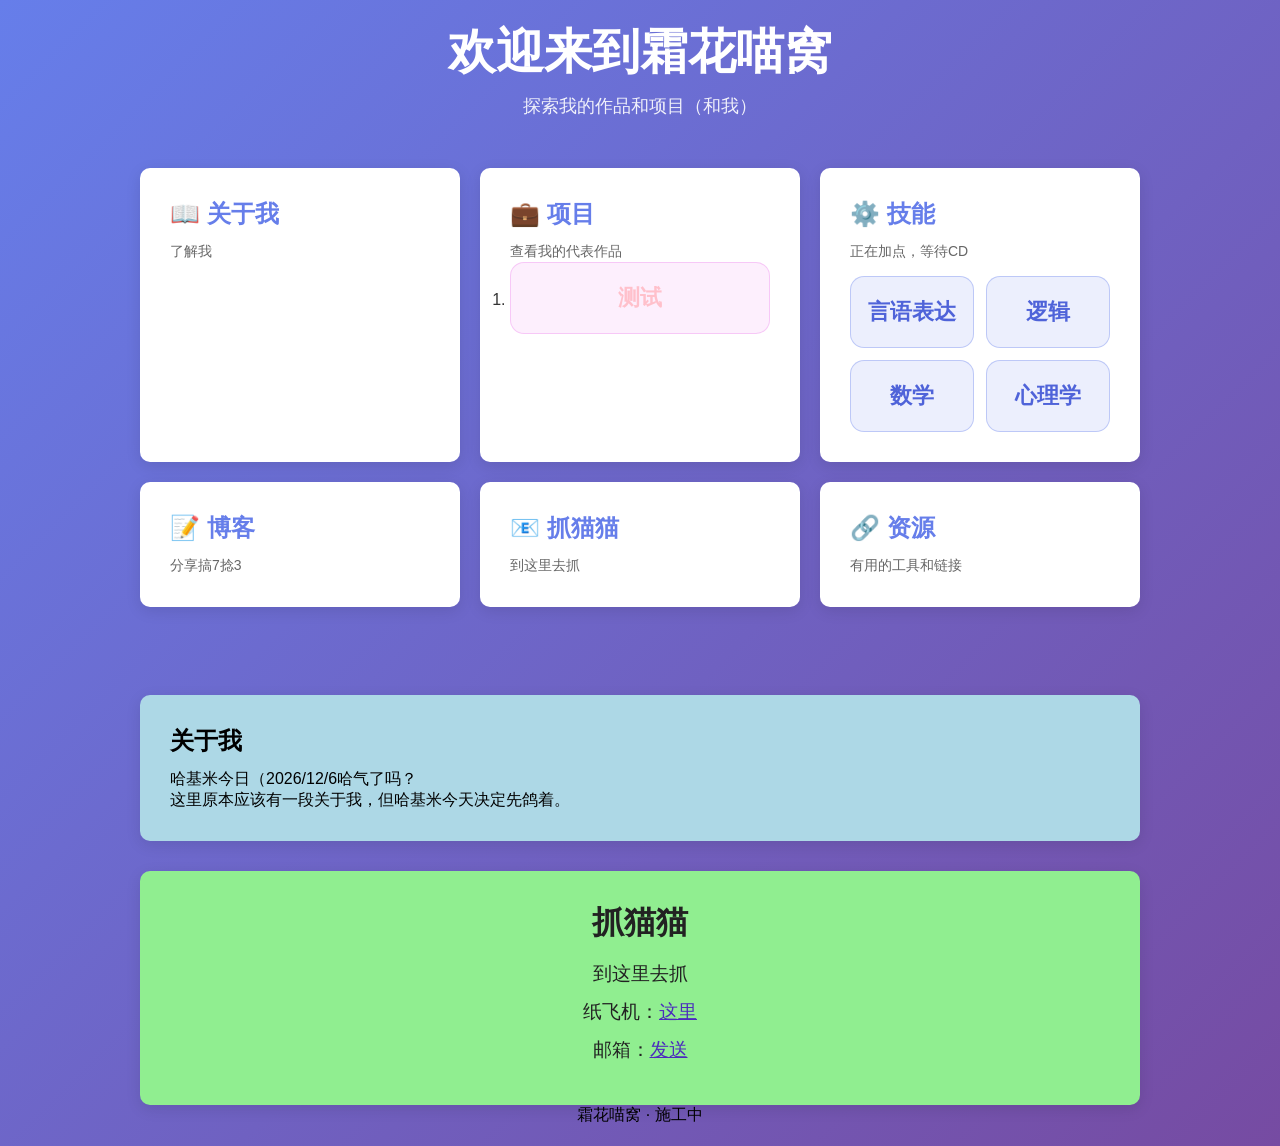
==== index.html @ 239e9410 "Update index.html" ====
<!DOCTYPE html>
<html lang="zh-CN">

<head>
    <meta charset="UTF-8">
    <meta name="viewport" content="width=device-width, initial-scale=1.0">
    <title>个喵网站导航</title>
    <style>
        * {
            margin: 0;
            padding: 0;
            box-sizing: border-box;
        }

        html {
            scroll-behavior: smooth;
        }

        .content-section {
            background: white;
            border-radius: 10px;
            padding: 30px;
            margin-top: 30px;
            box-shadow: 0 4px 15px rgba(0, 0, 0, 0.1);
        }

       #about {
    background: lightblue;
    border-radius: 10px;
    padding: 30px;
    margin-top: 30px;
    box-shadow: 0 4px 15px rgba(0, 0, 0, 0.1);
}

#about h2 {
    margin-bottom: 12px;
}

       #contact {
    background: lightgreen;
    border-radius: 10px;
    padding: 30px;
    margin-top: 30px;
    box-shadow: 0 4px 15px rgba(0, 0, 0, 0.1);
}
        #contact p {
    text-align: center;
}
        body {
            font-family: 'Segoe UI', Tahoma, Geneva, Verdana, sans-serif;
            background: linear-gradient(135deg, #667eea 0%, #764ba2 100%);
            min-height: 100vh;
            display: flex;
            align-items: center;
            justify-content: center;
            padding: 20px;
        }

        .container {
            max-width: 1000px;
            width: 100%;
        }

        header {
            text-align: center;
            color: white;
            margin-bottom: 50px;
        }

        h1 {
            font-size: 48px;
            margin-bottom: 10px;
        }

        .subtitle {
            font-size: 18px;
            opacity: 0.9;
        }

        .nav-grid {
            display: grid;
            grid-template-columns: repeat(auto-fit, minmax(250px, 1fr));
            gap: 20px;
            margin-bottom: 40px;
        }

        .nav-card {
            background: white;
            border-radius: 10px;
            padding: 30px;
            text-decoration: none;
            color: #333;
            transition: transform 0.3s, box-shadow 0.3s;
            box-shadow: 0 4px 15px rgba(0, 0, 0, 0.1);
        }

        .nav-card:hover {
            transform: translateY(-5px);
            box-shadow: 0 8px 25px rgba(0, 0, 0, 0.2);
        }

        .nav-card h3 {
            color: #667eea;
            margin-bottom: 10px;
            font-size: 24px;
        }

        .nav-card p {
            font-size: 14px;
            color: #666;
            line-height: 1.6;
        }
        footer{
            text-align: center;
        }
        
        .skills-grid {
  display: grid;
  grid-template-columns: repeat(2, minmax(0, 1fr));
  gap: 12px;
  margin-top: 14px;
}

.skill-btn {
  display: flex;
  flex-direction: column;
  align-items: center;
  justify-content: center;
  min-height: 72px;
  padding: 12px;
  border-radius: 14px;
  background: rgba(102, 126, 234, 0.12);
  border: 1px solid rgba(102, 126, 234, 0.35);
  color: #4f63d9;
  text-decoration: none;
  font-weight: 700;
  font-size: 22px;
  line-height: 1.1;
  transition: transform 0.15s ease, background 0.15s ease;
}

.skill-btn span {
  margin-top: 6px;
  font-size: 14px;
  font-weight: 500;
}

.skill-btn:hover {
  background: rgba(102, 126, 234, 0.2);
  transform: translateY(-1px);
}

.skill-btn:active {
  transform: scale(0.98);
           }

        .demos-btn {
  display: flex;
  flex-direction: column;
  align-items: center;
  justify-content: center;
  min-height: 72px;
  padding: 12px;
  border-radius: 14px;
  background: rgba(234, 126, 234, 0.12);
  border: 1px solid rgba(234, 126, 234, 0.35);
  color: pink;
  text-decoration: none;
  font-weight: 700;
  font-size: 22px;
  line-height: 1.1;
  transition: transform 0.15s ease, background 0.15s ease;
        }
        .cnt {
  background: #98e68a;
  border-radius: 20px;
  padding: 24px;
  text-align: center;
}

.cnt h2 {
  margin: 0 0 16px;
  font-size: 2rem;
  color: #222;
}

.cnt p {
  margin: 12px 0;
  font-size: 1.2rem;
  color: #222;
}

.cnt a {
  color: #4b2bbd;
  text-decoration: underline;
}
    </style>
</head>

<body>
    <div class="container">
        <header>
            <h1>欢迎来到霜花喵窝</h1>
            <p class="subtitle">探索我的作品和项目（和我）</p>
        </header>

        <div class="nav-grid">
            <a href="#about" class="nav-card">
                <h3>📖 关于我</h3>
                <p>了解我</p>
            </a>

            <div class="nav-card">
                <h3>💼 项目</h3>
                <p>查看我的代表作品</p>
                <ol>
                    <li><a class="demos-btn" href="test.html">测试</a></li>
                </ol>
            </div>

            <div class="nav-card">
  <h3>⚙️ 技能</h3>
  <p>正在加点，等待CD</p>

  <div class="skills-grid">
    <a class="skill-btn" href="/language.html">言语表达</a>
    <a class="skill-btn" href="/logic.html">逻辑</a>
    <a class="skill-btn" href="/math.html">数学</a>
    <a class="skill-btn" href="/psychology.html">心理学</a>
  </div>
            </div>

            <a href="#blog" class="nav-card">
                <h3>📝 博客</h3>
                <p>分享搞7捻3</p>
            </a>

            <a href="#contact" class="nav-card">
                <h3>📧 抓猫猫</h3>
                <p>到这里去抓</p>
            </a>

            <a href="#resources" class="nav-card">
                <h3>🔗 资源</h3>
                <p>有用的工具和链接</p>
            </a>
        </div>
    <br>
    <section class="about" id="about">
  <h2>关于我</h2>
  <p>哈基米今日（<span id="date">）</span>哈气了吗？</p>
  <p>这里原本应该有一段关于我，但哈基米今天决定先鸽着。</p>
</section>

<section id="contact" class="cnt">
  <h2>抓猫猫</h2>
  <p>到这里去抓</p>
  <p>纸飞机：<a href="https://t.me/hanami_shouko" target="_blank" rel="noopener noreferrer">这里</a></p>
  <p>邮箱：<a href="mailto:hanamiakishimo@gmail.com">发送</a></p>
</section>

<footer>
  <p>霜花喵窝 · 施工中</p>
</footer>
    </div>
    <script>
    function updateDate() {
        const now = new Date()
        document.getElementById('date').textContent =
            now.toLocaleDateString('zh-CN')
    }
    updateDate()
</script>
    
   
</body>

</html>
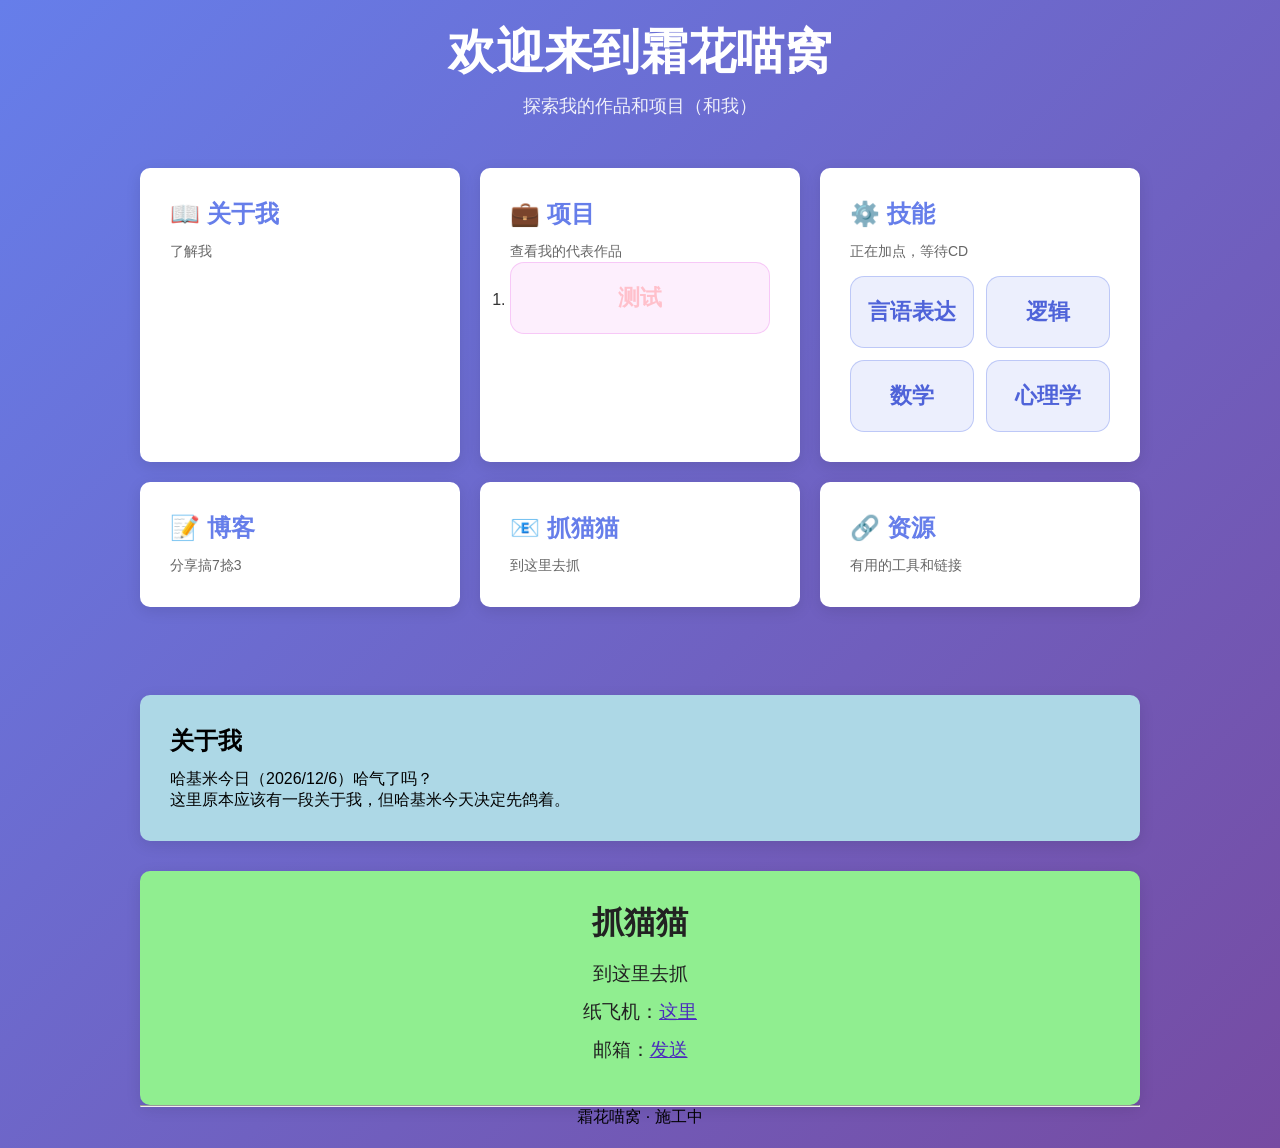
==== commit eac3e88f: "Update index.html" ====
--- a/index.html
+++ b/index.html
@@ -248,7 +248,7 @@
     <br>
     <section class="about" id="about">
   <h2>关于我</h2>
-  <p>哈基米今日（<span id="date">）</span>哈气了吗？</p>
+  <p>哈基米今日（<span id="date"></span>）哈气了吗？</p>
   <p>这里原本应该有一段关于我，但哈基米今天决定先鸽着。</p>
 </section>
 
@@ -258,7 +258,7 @@
   <p>纸飞机：<a href="https://t.me/hanami_shouko" target="_blank" rel="noopener noreferrer">这里</a></p>
   <p>邮箱：<a href="mailto:hanamiakishimo@gmail.com">发送</a></p>
 </section>
-
+<hr>
 <footer>
   <p>霜花喵窝 · 施工中</p>
 </footer>
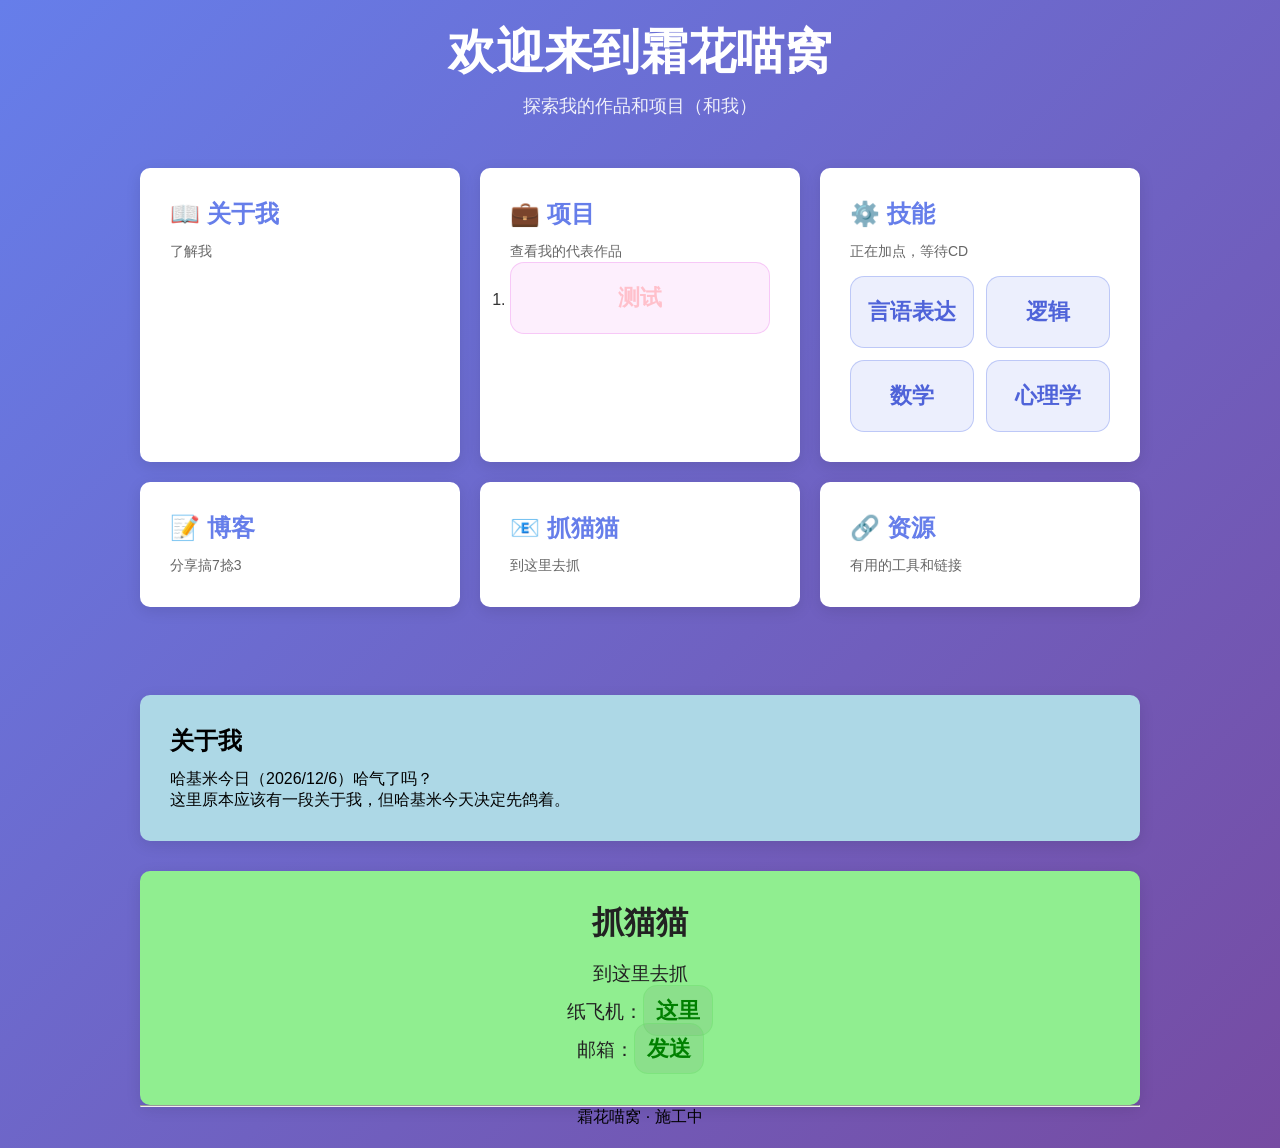
==== commit 5f13734e: "Update index.html" ====
--- a/index.html
+++ b/index.html
@@ -193,6 +193,15 @@
 .cnt a {
   color: #4b2bbd;
   text-decoration: underline;
+  padding: 12px;
+  border-radius: 14px;
+  background: rgba(100, 126, 100, 0.12);
+  border: 1px solid rgba(100, 234, 100, 0.35);
+  color: green;
+  text-decoration: none;
+  font-weight: 700;
+  font-size: 22px;
+  line-height: 1.1;
 }
     </style>
 </head>
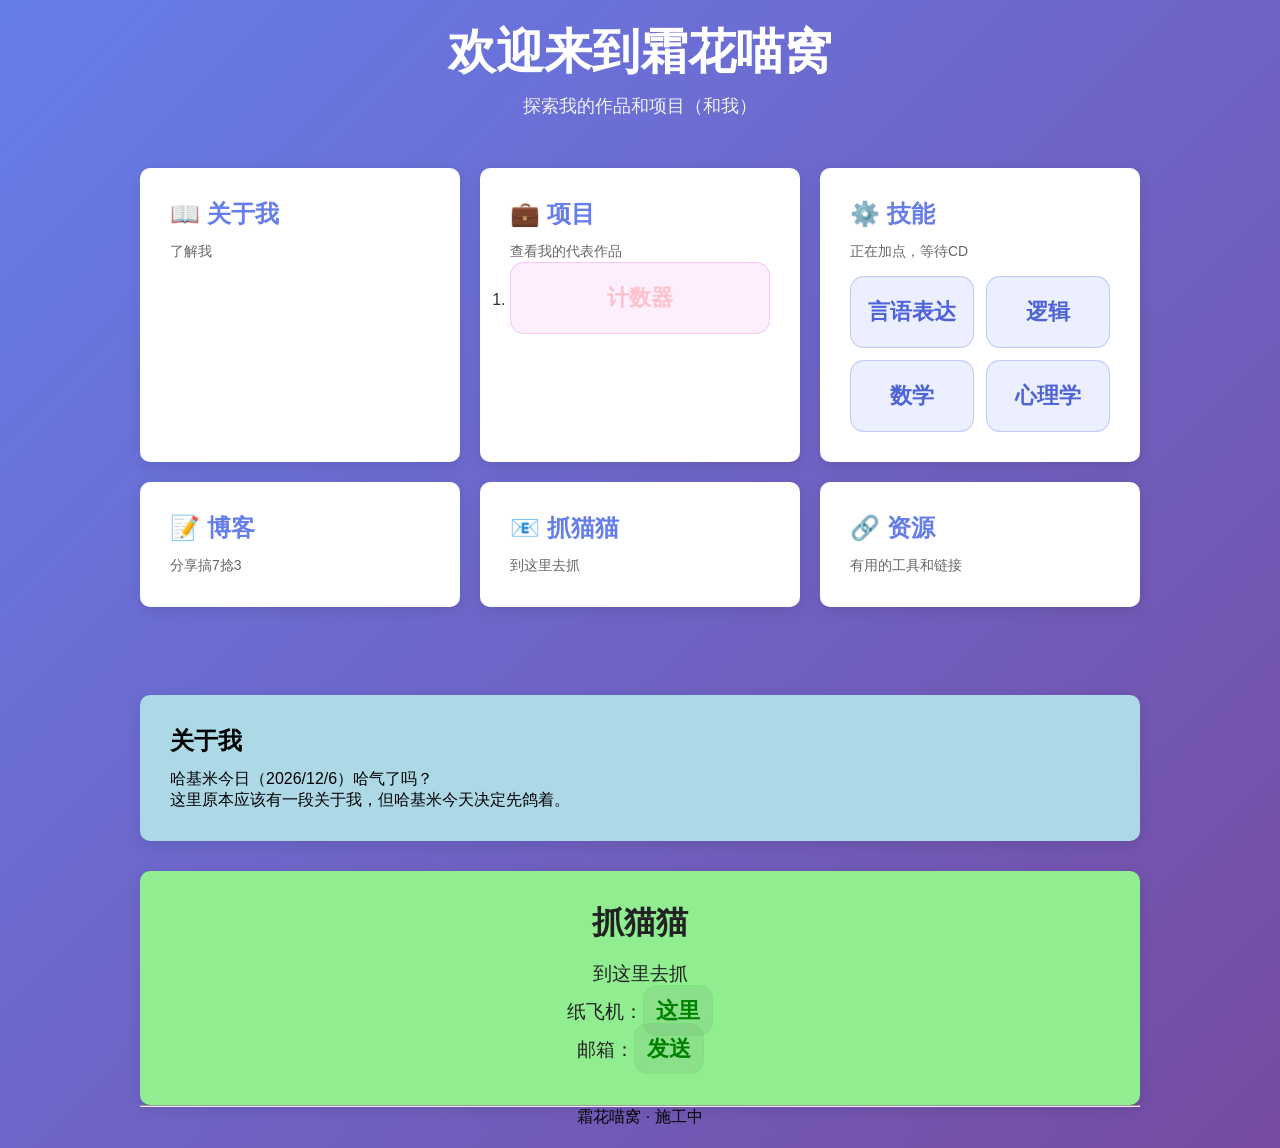
==== commit 14b3c356: "Update index.html" ====
--- a/index.html
+++ b/index.html
@@ -223,7 +223,7 @@
                 <h3>💼 项目</h3>
                 <p>查看我的代表作品</p>
                 <ol>
-                    <li><a class="demos-btn" href="test.html">测试</a></li>
+                    <li><a class="demos-btn" href="counter.html">计数器</a></li>
                 </ol>
             </div>
 
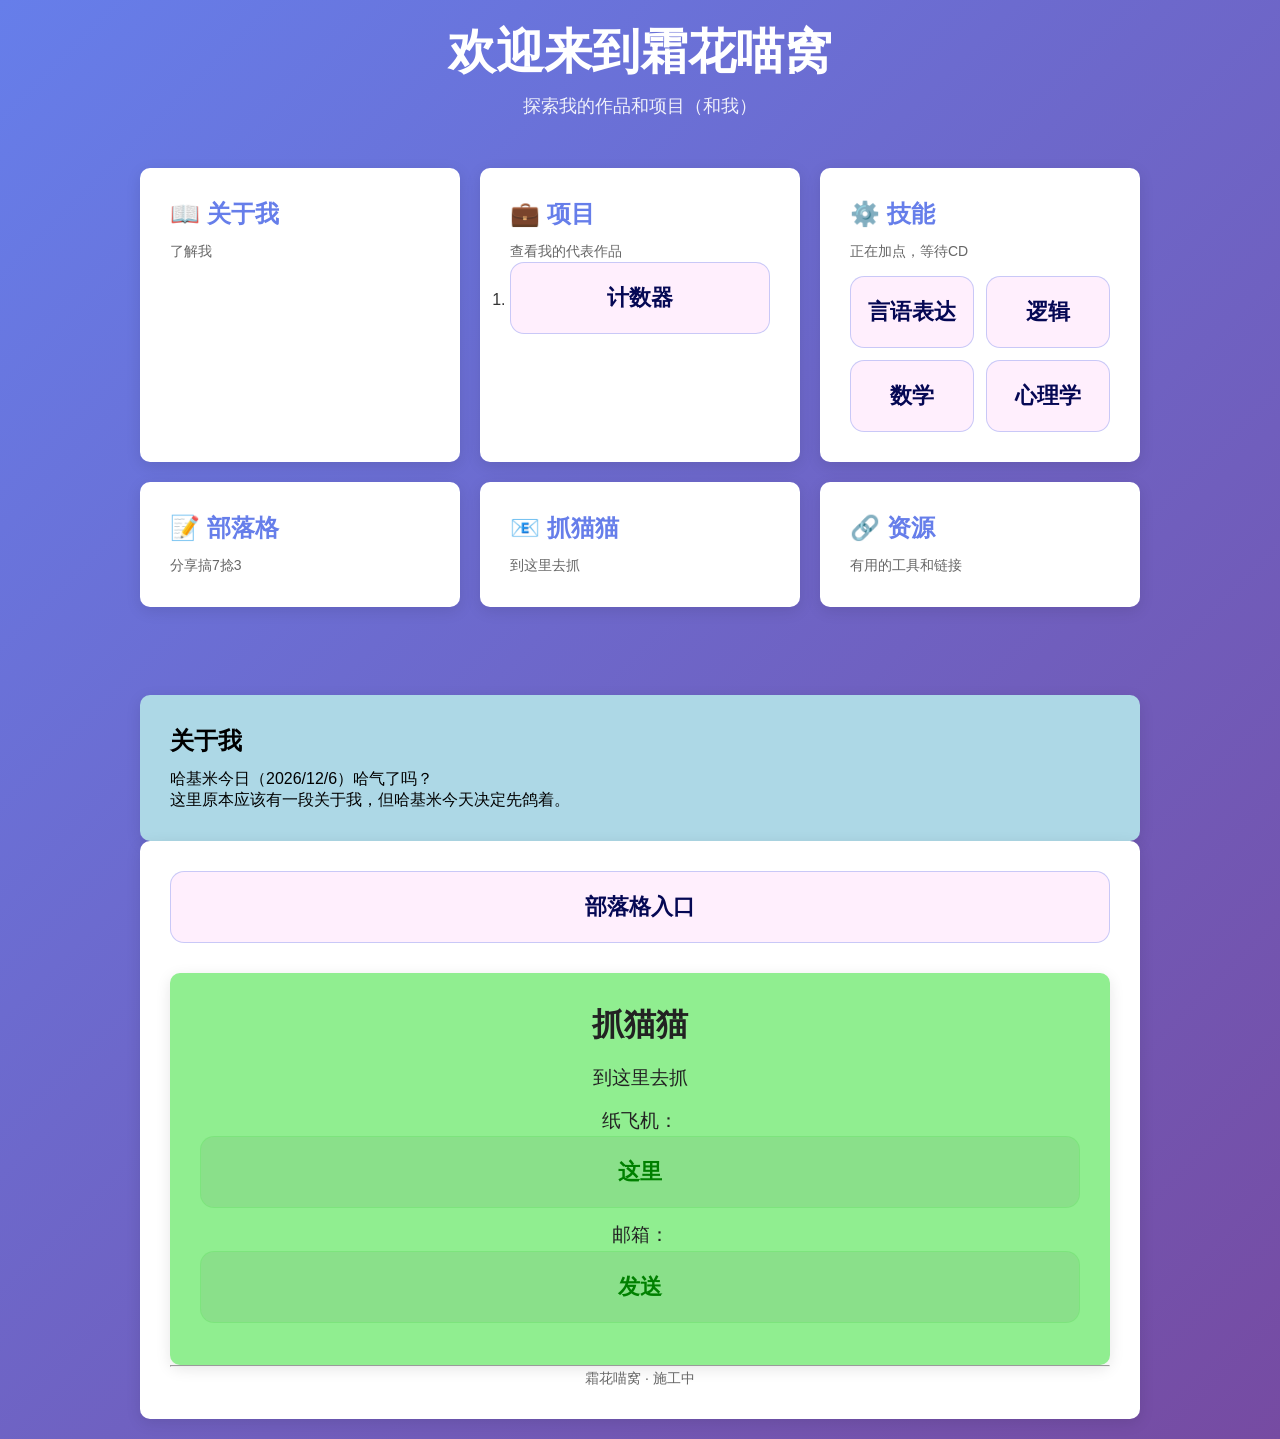
==== commit 06aacc31: "Update index.html" ====
--- a/index.html
+++ b/index.html
@@ -109,6 +109,23 @@
             font-size: 14px;
             color: #666;
             line-height: 1.6;
+        }
+        .nav-card a {
+        display: flex;
+  flex-direction: column;
+  align-items: center;
+  justify-content: center;
+  min-height: 72px;
+  padding: 12px;
+  border-radius: 14px;
+  background: rgba(254, 126, 234, 0.12);
+  border: 1px solid rgba(102, 126, 234, 0.35);
+  color: #050854;
+  text-decoration: none;
+  font-weight: 700;
+  font-size: 22px;
+  line-height: 1.1;
+  transition: transform 0.15s ease, background 0.15s ease;
         }
         footer{
             text-align: center;
@@ -240,7 +257,7 @@
             </div>
 
             <a href="#blog" class="nav-card">
-                <h3>📝 博客</h3>
+                <h3>📝 部落格</h3>
                 <p>分享搞7捻3</p>
             </a>
 
@@ -260,7 +277,8 @@
   <p>哈基米今日（<span id="date"></span>）哈气了吗？</p>
   <p>这里原本应该有一段关于我，但哈基米今天决定先鸽着。</p>
 </section>
-
+<section id="blog" class="nav-card">
+    <a href="blog.html">部落格入口</a>
 <section id="contact" class="cnt">
   <h2>抓猫猫</h2>
   <p>到这里去抓</p>
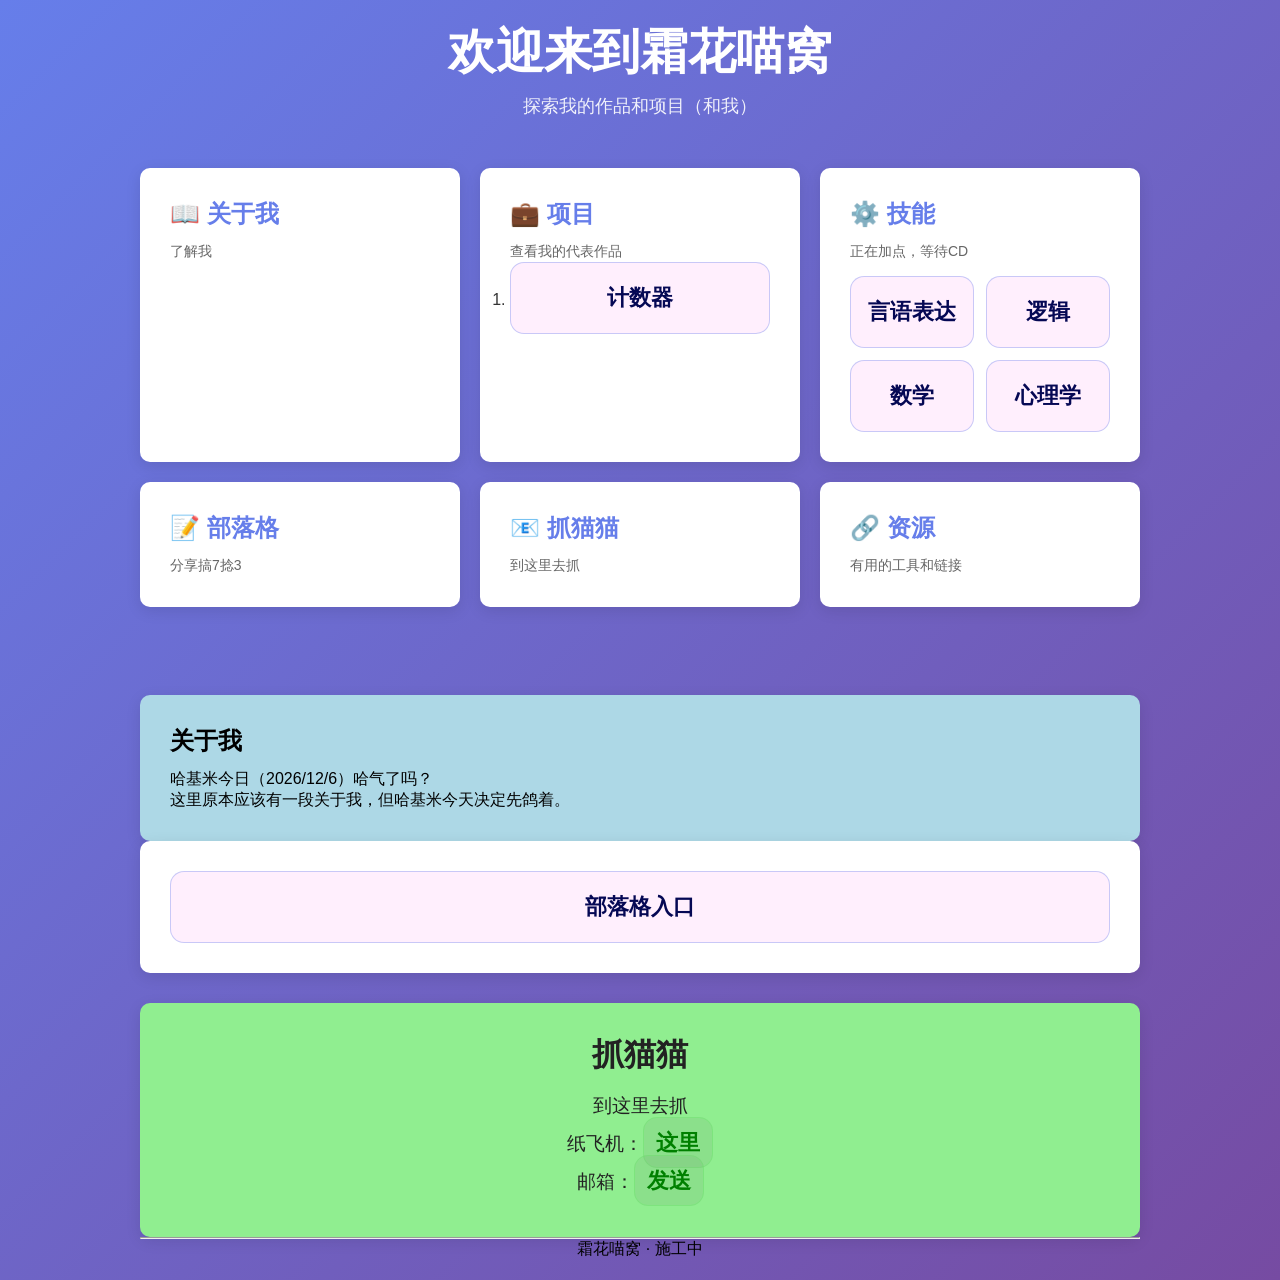
==== commit 448a6224: "Update index.html" ====
--- a/index.html
+++ b/index.html
@@ -279,6 +279,7 @@
 </section>
 <section id="blog" class="nav-card">
     <a href="blog.html">部落格入口</a>
+</section>
 <section id="contact" class="cnt">
   <h2>抓猫猫</h2>
   <p>到这里去抓</p>
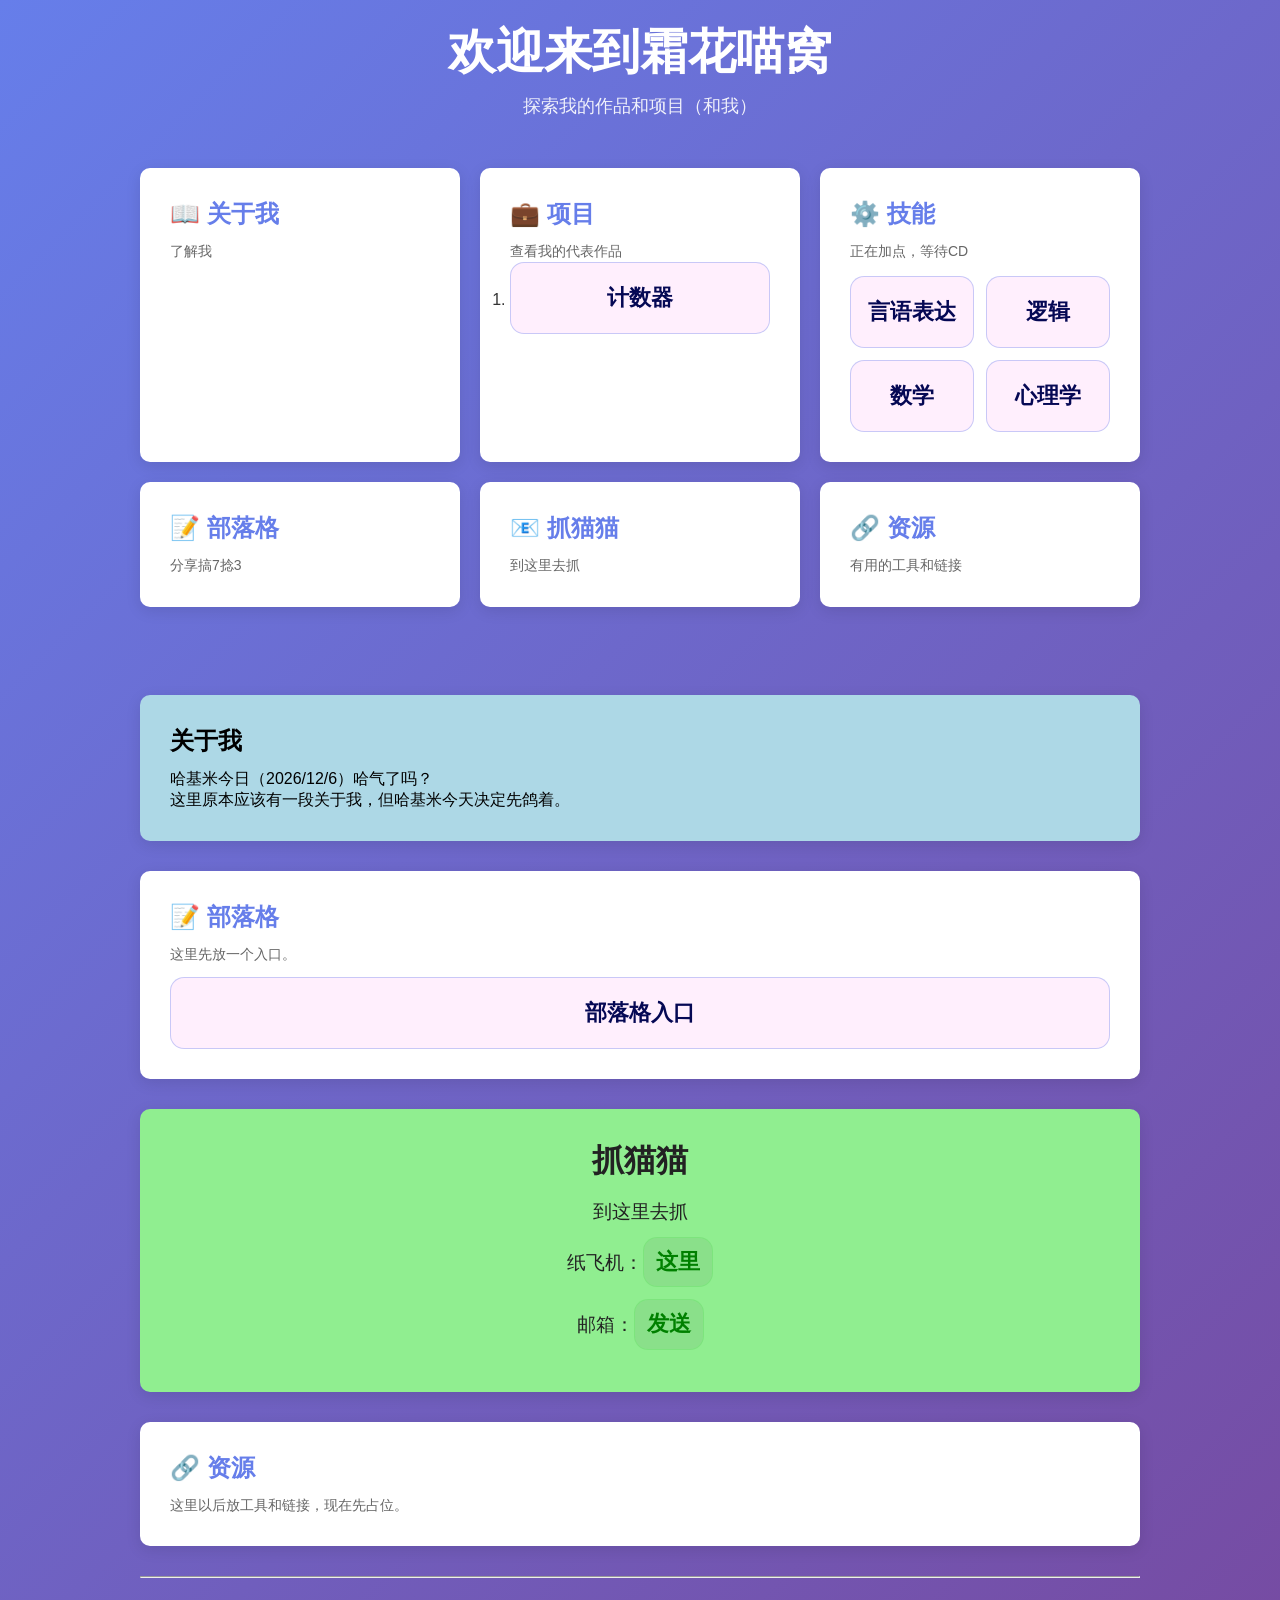
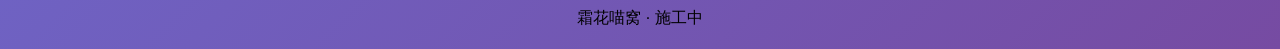
==== commit 202c74e3: "Update index.html" ====
--- a/index.html
+++ b/index.html
@@ -24,28 +24,30 @@
             box-shadow: 0 4px 15px rgba(0, 0, 0, 0.1);
         }
 
-       #about {
-    background: lightblue;
-    border-radius: 10px;
-    padding: 30px;
-    margin-top: 30px;
-    box-shadow: 0 4px 15px rgba(0, 0, 0, 0.1);
-}
-
-#about h2 {
-    margin-bottom: 12px;
-}
-
-       #contact {
-    background: lightgreen;
-    border-radius: 10px;
-    padding: 30px;
-    margin-top: 30px;
-    box-shadow: 0 4px 15px rgba(0, 0, 0, 0.1);
-}
+        #about {
+            background: lightblue;
+            border-radius: 10px;
+            padding: 30px;
+            margin-top: 30px;
+            box-shadow: 0 4px 15px rgba(0, 0, 0, 0.1);
+        }
+
+        #about h2 {
+            margin-bottom: 12px;
+        }
+
+        #contact {
+            background: lightgreen;
+            border-radius: 10px;
+            padding: 30px;
+            margin-top: 30px;
+            box-shadow: 0 4px 15px rgba(0, 0, 0, 0.1);
+        }
+
         #contact p {
-    text-align: center;
-}
+            text-align: center;
+        }
+
         body {
             font-family: 'Segoe UI', Tahoma, Geneva, Verdana, sans-serif;
             background: linear-gradient(135deg, #667eea 0%, #764ba2 100%);
@@ -110,116 +112,129 @@
             color: #666;
             line-height: 1.6;
         }
+
         .nav-card a {
-        display: flex;
-  flex-direction: column;
-  align-items: center;
-  justify-content: center;
-  min-height: 72px;
-  padding: 12px;
-  border-radius: 14px;
-  background: rgba(254, 126, 234, 0.12);
-  border: 1px solid rgba(102, 126, 234, 0.35);
-  color: #050854;
-  text-decoration: none;
-  font-weight: 700;
-  font-size: 22px;
-  line-height: 1.1;
-  transition: transform 0.15s ease, background 0.15s ease;
-        }
-        footer{
+            display: flex;
+            flex-direction: column;
+            align-items: center;
+            justify-content: center;
+            min-height: 72px;
+            padding: 12px;
+            border-radius: 14px;
+            background: rgba(254, 126, 234, 0.12);
+            border: 1px solid rgba(102, 126, 234, 0.35);
+            color: #050854;
+            text-decoration: none;
+            font-weight: 700;
+            font-size: 22px;
+            line-height: 1.1;
+            transition: transform 0.15s ease, background 0.15s ease;
+        }
+
+        footer {
             text-align: center;
         }
-        
+
         .skills-grid {
-  display: grid;
-  grid-template-columns: repeat(2, minmax(0, 1fr));
-  gap: 12px;
-  margin-top: 14px;
-}
-
-.skill-btn {
-  display: flex;
-  flex-direction: column;
-  align-items: center;
-  justify-content: center;
-  min-height: 72px;
-  padding: 12px;
-  border-radius: 14px;
-  background: rgba(102, 126, 234, 0.12);
-  border: 1px solid rgba(102, 126, 234, 0.35);
-  color: #4f63d9;
-  text-decoration: none;
-  font-weight: 700;
-  font-size: 22px;
-  line-height: 1.1;
-  transition: transform 0.15s ease, background 0.15s ease;
-}
-
-.skill-btn span {
-  margin-top: 6px;
-  font-size: 14px;
-  font-weight: 500;
-}
-
-.skill-btn:hover {
-  background: rgba(102, 126, 234, 0.2);
-  transform: translateY(-1px);
-}
-
-.skill-btn:active {
-  transform: scale(0.98);
-           }
+            display: grid;
+            grid-template-columns: repeat(2, minmax(0, 1fr));
+            gap: 12px;
+            margin-top: 14px;
+        }
+
+        .skill-btn {
+            display: flex;
+            flex-direction: column;
+            align-items: center;
+            justify-content: center;
+            min-height: 72px;
+            padding: 12px;
+            border-radius: 14px;
+            background: rgba(102, 126, 234, 0.12);
+            border: 1px solid rgba(102, 126, 234, 0.35);
+            color: #4f63d9;
+            text-decoration: none;
+            font-weight: 700;
+            font-size: 22px;
+            line-height: 1.1;
+            transition: transform 0.15s ease, background 0.15s ease;
+        }
+
+        .skill-btn span {
+            margin-top: 6px;
+            font-size: 14px;
+            font-weight: 500;
+        }
+
+        .skill-btn:hover {
+            background: rgba(102, 126, 234, 0.2);
+            transform: translateY(-1px);
+        }
+
+        .skill-btn:active {
+            transform: scale(0.98);
+        }
 
         .demos-btn {
-  display: flex;
-  flex-direction: column;
-  align-items: center;
-  justify-content: center;
-  min-height: 72px;
-  padding: 12px;
-  border-radius: 14px;
-  background: rgba(234, 126, 234, 0.12);
-  border: 1px solid rgba(234, 126, 234, 0.35);
-  color: pink;
-  text-decoration: none;
-  font-weight: 700;
-  font-size: 22px;
-  line-height: 1.1;
-  transition: transform 0.15s ease, background 0.15s ease;
-        }
+            display: flex;
+            flex-direction: column;
+            align-items: center;
+            justify-content: center;
+            min-height: 72px;
+            padding: 12px;
+            border-radius: 14px;
+            background: rgba(234, 126, 234, 0.12);
+            border: 1px solid rgba(234, 126, 234, 0.35);
+            color: #050854;
+            text-decoration: none;
+            font-weight: 700;
+            font-size: 22px;
+            line-height: 1.1;
+            transition: transform 0.15s ease, background 0.15s ease;
+        }
+
         .cnt {
-  background: #98e68a;
-  border-radius: 20px;
-  padding: 24px;
-  text-align: center;
-}
-
-.cnt h2 {
-  margin: 0 0 16px;
-  font-size: 2rem;
-  color: #222;
-}
-
-.cnt p {
-  margin: 12px 0;
-  font-size: 1.2rem;
-  color: #222;
-}
-
-.cnt a {
-  color: #4b2bbd;
-  text-decoration: underline;
-  padding: 12px;
-  border-radius: 14px;
-  background: rgba(100, 126, 100, 0.12);
-  border: 1px solid rgba(100, 234, 100, 0.35);
-  color: green;
-  text-decoration: none;
-  font-weight: 700;
-  font-size: 22px;
-  line-height: 1.1;
-}
+            background: #98e68a;
+            border-radius: 20px;
+            padding: 24px;
+            text-align: center;
+            margin-top: 30px;
+        }
+
+        .cnt h2 {
+            margin: 0 0 16px;
+            font-size: 2rem;
+            color: #222;
+        }
+
+        .cnt p {
+            margin: 12px 0;
+            font-size: 1.2rem;
+            color: #222;
+        }
+
+        .cnt a {
+            display: inline-block;
+            padding: 12px;
+            border-radius: 14px;
+            background: rgba(100, 126, 100, 0.12);
+            border: 1px solid rgba(100, 234, 100, 0.35);
+            color: green;
+            text-decoration: none;
+            font-weight: 700;
+            font-size: 22px;
+            line-height: 1.1;
+        }
+
+        #blog,
+        #resources {
+            margin-top: 30px;
+        }
+
+        #blog a,
+        #resources a {
+            margin-top: 12px;
+        }
     </style>
 </head>
 
@@ -245,15 +260,15 @@
             </div>
 
             <div class="nav-card">
-  <h3>⚙️ 技能</h3>
-  <p>正在加点，等待CD</p>
-
-  <div class="skills-grid">
-    <a class="skill-btn" href="/language.html">言语表达</a>
-    <a class="skill-btn" href="/logic.html">逻辑</a>
-    <a class="skill-btn" href="/math.html">数学</a>
-    <a class="skill-btn" href="/psychology.html">心理学</a>
-  </div>
+                <h3>⚙️ 技能</h3>
+                <p>正在加点，等待CD</p>
+
+                <div class="skills-grid">
+                    <a class="skill-btn" href="/language.html">言语表达</a>
+                    <a class="skill-btn" href="/logic.html">逻辑</a>
+                    <a class="skill-btn" href="/math.html">数学</a>
+                    <a class="skill-btn" href="/psychology.html">心理学</a>
+                </div>
             </div>
 
             <a href="#blog" class="nav-card">
@@ -271,36 +286,48 @@
                 <p>有用的工具和链接</p>
             </a>
         </div>
-    <br>
-    <section class="about" id="about">
-  <h2>关于我</h2>
-  <p>哈基米今日（<span id="date"></span>）哈气了吗？</p>
-  <p>这里原本应该有一段关于我，但哈基米今天决定先鸽着。</p>
-</section>
-<section id="blog" class="nav-card">
-    <a href="blog.html">部落格入口</a>
-</section>
-<section id="contact" class="cnt">
-  <h2>抓猫猫</h2>
-  <p>到这里去抓</p>
-  <p>纸飞机：<a href="https://t.me/hanami_shouko" target="_blank" rel="noopener noreferrer">这里</a></p>
-  <p>邮箱：<a href="mailto:hanamiakishimo@gmail.com">发送</a></p>
-</section>
-<hr>
-<footer>
-  <p>霜花喵窝 · 施工中</p>
-</footer>
+
+        <br>
+
+        <section class="about" id="about">
+            <h2>关于我</h2>
+            <p>哈基米今日（<span id="date"></span>）哈气了吗？</p>
+            <p>这里原本应该有一段关于我，但哈基米今天决定先鸽着。</p>
+        </section>
+
+        <section id="blog" class="nav-card">
+            <h3>📝 部落格</h3>
+            <p>这里先放一个入口。</p>
+            <a href="blog.html">部落格入口</a>
+        </section>
+
+        <section id="contact" class="cnt">
+            <h2>抓猫猫</h2>
+            <p>到这里去抓</p>
+            <p>纸飞机：<a href="https://t.me/hanami_shouko" target="_blank" rel="noopener noreferrer">这里</a></p>
+            <p>邮箱：<a href="mailto:hanamiakishimo@gmail.com">发送</a></p>
+        </section>
+
+        <section id="resources" class="nav-card">
+            <h3>🔗 资源</h3>
+            <p>这里以后放工具和链接，现在先占位。</p>
+        </section>
+
+        <hr style="margin: 30px 0;">
+
+        <footer>
+            <p>霜花喵窝 · 施工中</p>
+        </footer>
     </div>
+
     <script>
-    function updateDate() {
-        const now = new Date()
-        document.getElementById('date').textContent =
-            now.toLocaleDateString('zh-CN')
-    }
-    updateDate()
-</script>
-    
-   
+        function updateDate() {
+            const now = new Date();
+            document.getElementById('date').textContent =
+                now.toLocaleDateString('zh-CN');
+        }
+        updateDate();
+    </script>
 </body>
 
 </html>
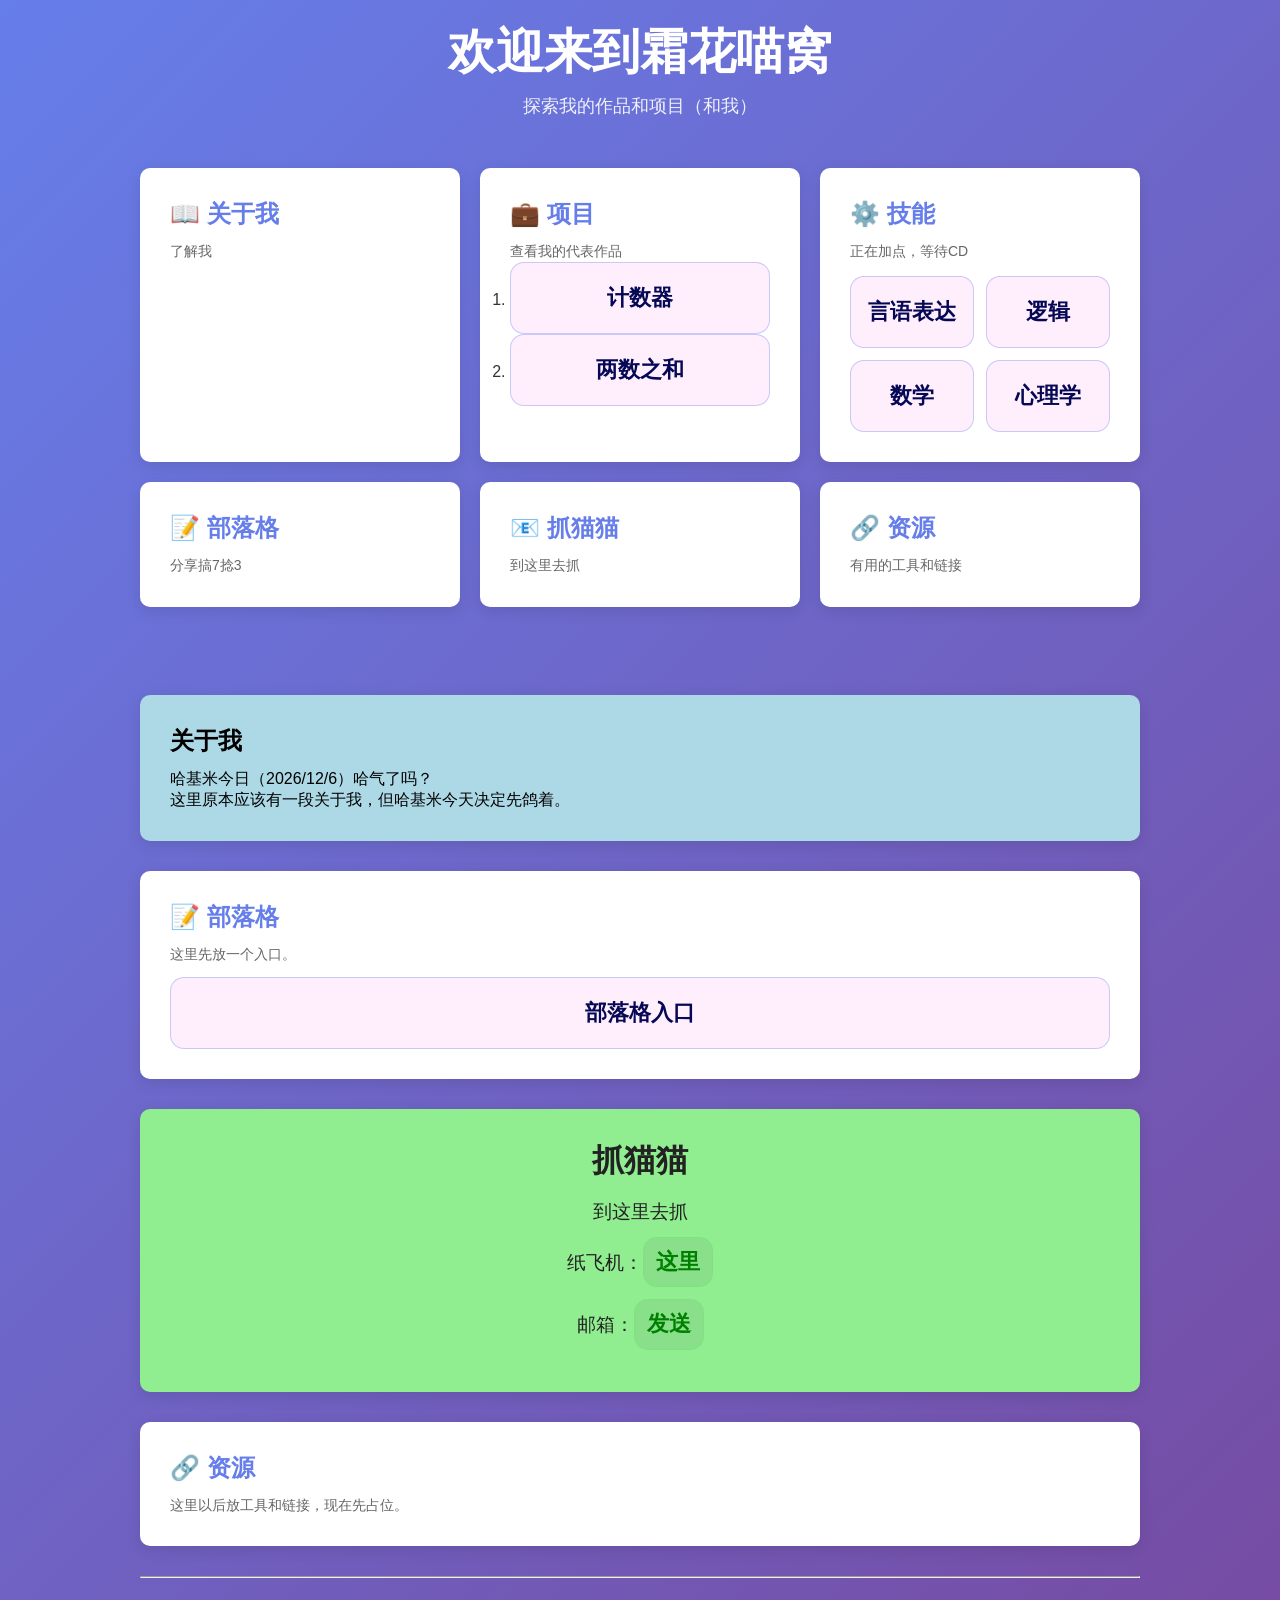
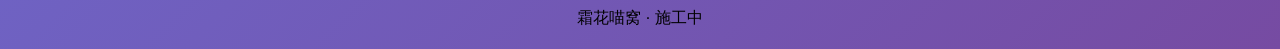
==== commit d45a2e3d: "Update index.html" ====
--- a/index.html
+++ b/index.html
@@ -256,6 +256,7 @@
                 <p>查看我的代表作品</p>
                 <ol>
                     <li><a class="demos-btn" href="counter.html">计数器</a></li>
+                    <li><a class="demos-btn" href="twosum.html">两数之和</a></li>
                 </ol>
             </div>
 
